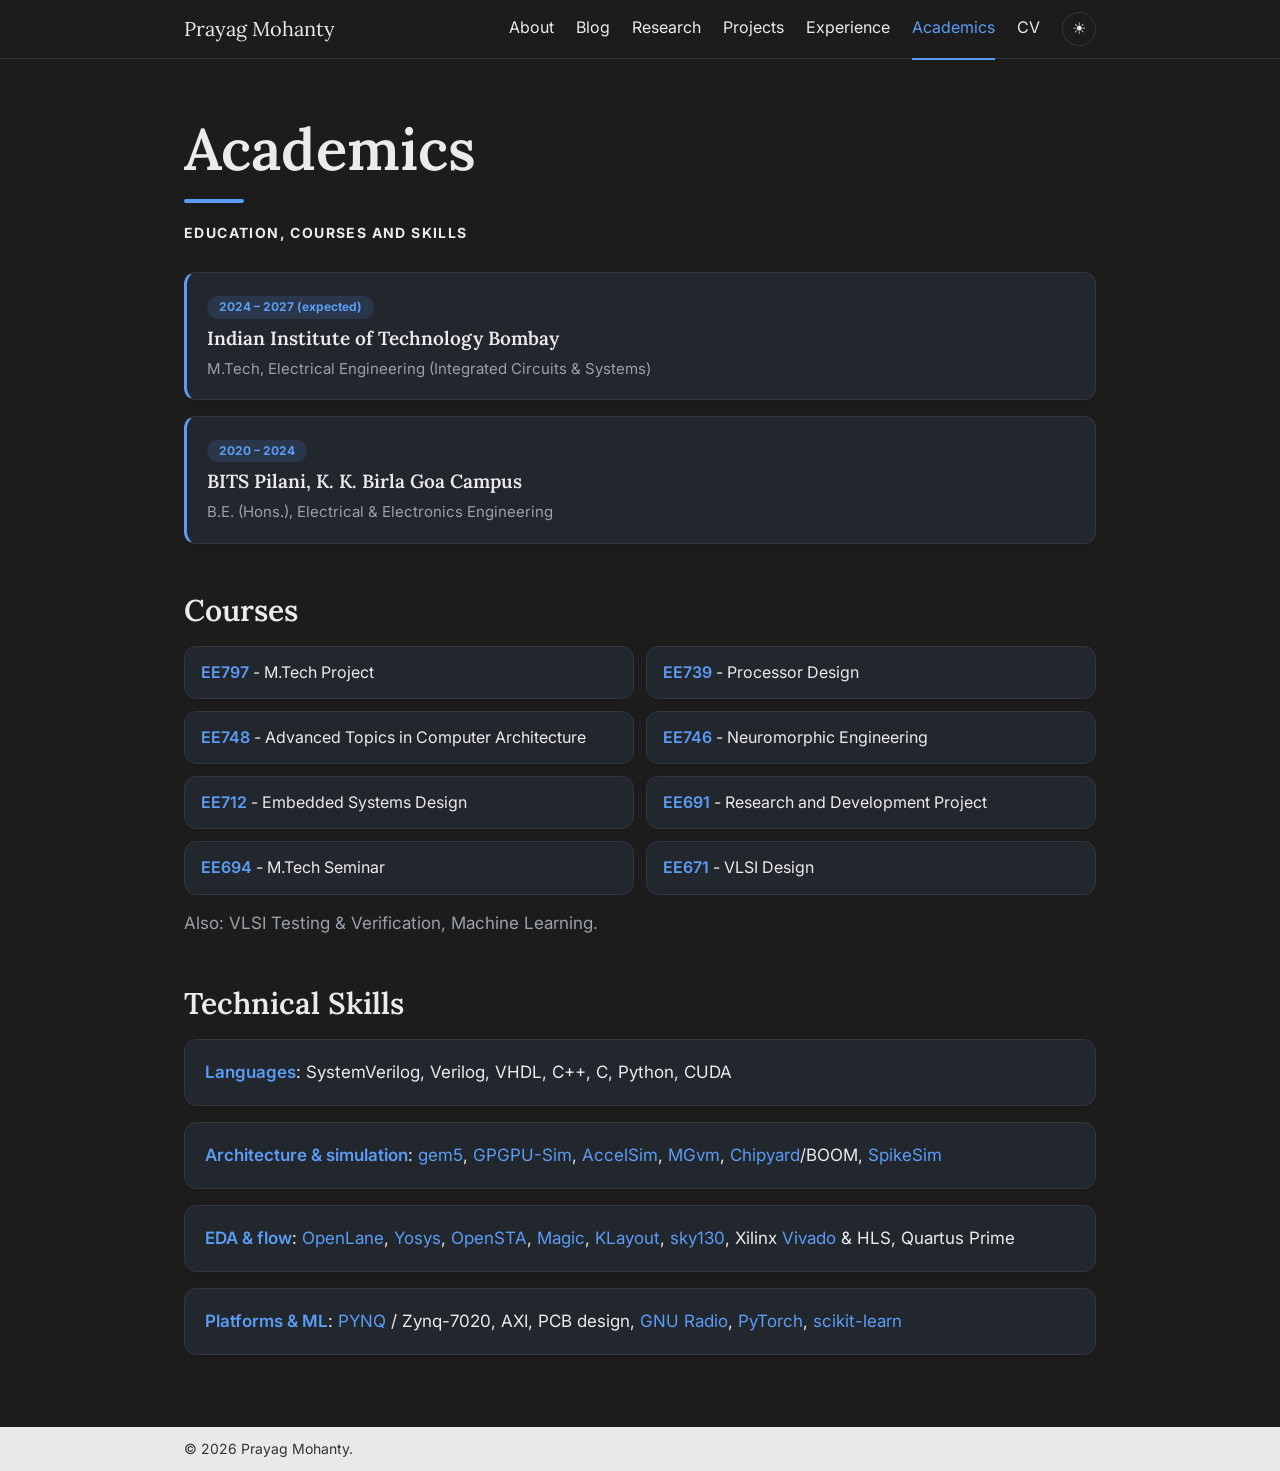
==== academics.html @ af94d883 "Colour reference links blue instead of underlining them Co-Authored-By: Claude Opus 5.5 <noreply@ant" ====
<!doctype html>
<html lang="en">
<head>
<meta charset="utf-8">
<meta name="viewport" content="width=device-width, initial-scale=1">
<title>Academics · Prayag Mohanty</title>
<meta name="description" content="Prayag Mohanty: M.Tech researcher in computer architecture and VLSI at IIT Bombay.">
<link rel="preconnect" href="https://fonts.googleapis.com"><link rel="preconnect" href="https://fonts.gstatic.com" crossorigin><link href="https://fonts.googleapis.com/css2?family=Inter:wght@400;600;700&amp;family=Lora:wght@500;600&amp;display=swap" rel="stylesheet">
<style>:root{--bg:#1c1c1d;--nav:#1c1c1d;--fg:#ebebeb;--muted:#9aa1a9;--line:#33363b;--card:#22262d;--accent:#5b9cf5;--foot:#e9e9e9;--footfg:#333}
:root[data-theme=light]{--bg:#fafaf9;--nav:#fafaf9;--fg:#1f2328;--muted:#656d76;--line:#e1e4e8;--card:#fff;--accent:#2563eb;--foot:#ececec;--footfg:#333}
*{box-sizing:border-box}
html{scroll-behavior:smooth}
body{margin:0;background:var(--bg);color:var(--fg);font:17px/1.7 "Inter",-apple-system,"Segoe UI",sans-serif;min-height:100vh;display:flex;flex-direction:column}
a{color:var(--accent);text-decoration:none}
a:hover{text-decoration:underline}
.wrap{max-width:960px;margin:0 auto;padding:0 24px;width:100%}
header.nav{position:sticky;top:0;z-index:10;background:var(--nav);border-bottom:1px solid var(--line)}
header.nav .wrap{display:flex;justify-content:space-between;align-items:center;height:58px}
.brand{font-family:"Lora",Georgia,serif;font-size:20px;color:var(--fg)}
.brand:hover{text-decoration:none}
nav{display:flex;gap:22px;align-items:center}
nav a{color:var(--fg);font-size:16px;padding:16px 0;border-bottom:2px solid transparent}
nav a:hover{color:var(--accent);text-decoration:none}
nav a.on{color:var(--accent);border-bottom-color:var(--accent)}
#theme{background:none;border:1px solid var(--line);border-radius:50%;width:34px;height:34px;color:var(--fg);font-size:16px;line-height:1;cursor:pointer}
#theme:hover{border-color:var(--accent);color:var(--accent)}
main{flex:1;padding:56px 0 72px}
.card{box-shadow:0 1px 2px rgba(0,0,0,.08)}
h1,h2,h3{font-family:"Lora",Georgia,serif;font-weight:600;line-height:1.2}
h1{font-size:clamp(38px,7vw,58px);margin:0 0 6px}
h1::after{content:"";display:block;width:60px;height:4px;background:var(--accent);border-radius:2px;margin-top:14px}
.sub{font-size:14px;font-weight:700;letter-spacing:.1em;text-transform:uppercase;margin:18px 0 28px}
h2{font-size:30px;margin:48px 0 18px}
h3{font-size:19px;margin:0 0 6px}
.about{display:grid;grid-template-columns:1fr 280px;gap:36px;align-items:start}
.side{text-align:center;font-size:14px}
.photo{display:block;width:100%;height:auto;aspect-ratio:1;object-fit:cover;border-radius:10px;margin-bottom:10px}
.pills{display:flex;gap:8px;justify-content:center;flex-wrap:wrap;margin-top:12px}
.pill{border:1px solid var(--accent);border-radius:999px;padding:5px 14px;font-size:14px;font-weight:600}
.pill:hover{background:var(--accent);color:var(--bg);text-decoration:none}
.cards{display:grid;grid-template-columns:repeat(auto-fit,minmax(220px,1fr));gap:16px}
.card{display:block;background:var(--card);border:1px solid var(--line);border-radius:12px;padding:18px 20px;color:var(--fg)}
a.card:hover{text-decoration:none;border-color:var(--accent);transform:translateY(-2px)}
.card{transition:transform .15s,border-color .15s}
.card p{color:var(--muted);font-size:15px;margin:4px 0 0}
.icon{width:38px;height:38px;border-radius:10px;background:color-mix(in srgb,var(--accent) 16%,transparent);color:var(--accent);display:flex;align-items:center;justify-content:center;margin-bottom:14px}
.icon svg{width:20px;height:20px}
.tags{display:flex;gap:6px;flex-wrap:wrap;margin-top:10px}
.tags span{font-size:12px;border:1px solid var(--line);border-radius:999px;padding:1px 10px;color:var(--muted)}
.list{list-style:none;padding:0;margin:0}
.list li{border-bottom:1px solid var(--line);padding:12px 0 12px 18px;position:relative}
.list li::before{content:"▸";position:absolute;left:0;color:var(--accent);font-size:12px;top:17px}
.list small{display:block;color:var(--muted);font-size:14px}
.news{list-style:none;padding:0;margin:0}
.news li{display:grid;grid-template-columns:110px 1fr;gap:12px;padding:12px 14px;border-radius:12px;border-bottom:1px solid var(--line)}
.news li:hover{background:var(--card)}
.date{color:var(--accent);font-size:12px;font-weight:700;letter-spacing:.06em;text-transform:uppercase;padding-top:4px}
.tl{border-left:3px solid var(--accent);border-radius:12px 12px 12px 12px}
.year{display:inline-block;font-size:12px;font-weight:700;color:var(--accent);background:color-mix(in srgb,var(--accent) 14%,transparent);border-radius:999px;padding:1px 12px;margin-bottom:8px}
.code{color:var(--accent);font-weight:600}
.cols{display:grid;grid-template-columns:repeat(auto-fit,minmax(300px,1fr));gap:12px}
.cols .card{padding:12px 16px;font-size:16px}
.lead{color:var(--muted)}
.social{display:flex;gap:12px;justify-content:center;flex-wrap:wrap;margin-top:44px}
footer{background:var(--foot);color:var(--footfg);font-size:14px;padding:10px 0}
.actions{display:flex;align-items:center;gap:22px}
#burger{display:none;background:none;border:1px solid var(--line);border-radius:8px;width:38px;height:34px;color:var(--fg);font-size:18px;line-height:1;cursor:pointer}
@media(max-width:760px){.about{grid-template-columns:1fr}.news li{grid-template-columns:1fr;gap:0}
.actions{gap:10px}
#burger{display:block}
nav{display:none;position:absolute;top:58px;left:0;right:0;flex-direction:column;align-items:stretch;gap:0;background:var(--nav);border-bottom:1px solid var(--line);padding:6px 24px 12px}
nav.open{display:flex}
nav a{padding:12px 0;border-bottom:1px solid var(--line);font-size:17px}
nav a:last-child{border-bottom:0}
nav a.on{border-bottom-color:var(--line)}
.side{max-width:320px;margin:0 auto}}
.plinks{display:flex;gap:16px;margin-top:12px;font-size:14px;font-weight:600}
.card h3 a{color:inherit}
.post{padding:0;overflow:hidden}
.post .thumb{display:block;width:100%;aspect-ratio:16/9;object-fit:cover}
.post .year,.post h3,.post p{margin-left:20px;margin-right:20px}
.post .year{margin-top:16px}
.post p{margin-bottom:18px}
.ico{display:inline-flex;align-items:center;justify-content:center;width:42px;height:42px;border:1px solid var(--line);border-radius:50%;color:var(--fg);transition:color .15s,border-color .15s,transform .15s}
.ico svg{width:20px;height:20px}
.ico:hover{color:var(--accent);border-color:var(--accent);transform:translateY(-2px)}
.ico.sm{width:34px;height:34px}
.ico.sm svg{width:17px;height:17px}
.pills{gap:12px}
.social{gap:16px}
.social .ico{width:52px;height:52px}
.social .ico svg{width:24px;height:24px}
.plinks{gap:10px}
a.ref{color:var(--accent);text-decoration:none}
a.ref:hover{text-decoration:underline;text-underline-offset:3px}
.btn{display:inline-flex;align-items:center;gap:8px;min-height:42px;vertical-align:middle;background:var(--accent);color:var(--bg);border:1px solid var(--accent);border-radius:999px;padding:8px 18px;font-weight:600;font-size:15px;margin:0 8px 8px 0}
.btn svg{width:18px;height:18px}
.btn:hover{text-decoration:none;opacity:.88}
.btn.ghost{background:none;color:var(--accent)}
.cvbox{margin-top:16px;border:1px solid var(--line);border-radius:12px;overflow:hidden;background:#fff}
.cvbox iframe{display:block;width:100%;height:82vh;border:0}
.cvbox img{display:block;width:100%;height:auto}
[hidden]{display:none!important}
</style>
<script>try{var t=localStorage.getItem('theme');if(t)document.documentElement.dataset.theme=t}catch(e){}</script>
</head>
<body>
<header class="nav"><div class="wrap"><a class="brand" href="index.html">Prayag Mohanty</a><div class="actions"><nav id="menu"><a href="index.html">About</a><a href="blog.html">Blog</a><a href="research.html">Research</a><a href="projects.html">Projects</a><a href="experience.html">Experience</a><a href="academics.html" class=on>Academics</a><a href="cv.html">CV</a></nav><button id="theme" aria-label="Toggle theme" title="Toggle theme">☀</button><button id="burger" aria-label="Open menu" aria-expanded="false" aria-controls="menu">☰</button></div></div></header>
<main><div class="wrap">

<h1>Academics</h1><p class="sub">Education, courses and skills</p>
<div class="cards" style="grid-template-columns:1fr">
<div class="card tl"><span class="year">2024 – 2027 (expected)</span><h3><a class="ref" href="https://www.iitb.ac.in">Indian Institute of Technology Bombay</a></h3><p>M.Tech, Electrical Engineering (Integrated Circuits &amp; Systems)</p></div>
<div class="card tl"><span class="year">2020 – 2024</span><h3><a class="ref" href="https://www.bits-pilani.ac.in/goa/">BITS Pilani</a>, K. K. Birla Goa Campus</h3><p>B.E. (Hons.), Electrical &amp; Electronics Engineering</p></div>
</div>
<h2>Courses</h2>
<div class="cols"><div class="card"><span class="code">EE797</span> - M.Tech Project</div><div class="card"><span class="code">EE739</span> - Processor Design</div><div class="card"><span class="code">EE748</span> - Advanced Topics in Computer Architecture</div><div class="card"><span class="code">EE746</span> - Neuromorphic Engineering</div><div class="card"><span class="code">EE712</span> - Embedded Systems Design</div><div class="card"><span class="code">EE691</span> - Research and Development Project</div><div class="card"><span class="code">EE694</span> - M.Tech Seminar</div><div class="card"><span class="code">EE671</span> - VLSI Design</div></div>
<p class="lead" style="margin-top:14px">Also: VLSI Testing &amp; Verification, Machine Learning.</p>
<h2>Technical Skills</h2>
<div class="cards" style="grid-template-columns:1fr"><div class="card"><span class="code">Languages</span>: SystemVerilog, Verilog, VHDL, C++, C, Python, CUDA</div><div class="card"><span class="code">Architecture &amp; simulation</span>: <a class="ref" href="https://www.gem5.org">gem5</a>, <a class="ref" href="https://github.com/gpgpu-sim/gpgpu-sim_distribution">GPGPU-Sim</a>, <a class="ref" href="https://accel-sim.github.io">AccelSim</a>, <a class="ref" href="https://github.com/Prayag-Mohanty/MGVm-GPU">MGvm</a>, <a class="ref" href="https://github.com/ucb-bar/chipyard">Chipyard</a>/BOOM, <a class="ref" href="https://github.com/Intelligent-Computing-Lab-Yale/SpikeSim">SpikeSim</a></div><div class="card"><span class="code">EDA &amp; flow</span>: <a class="ref" href="https://github.com/The-OpenROAD-Project/OpenLane">OpenLane</a>, <a class="ref" href="https://github.com/YosysHQ/yosys">Yosys</a>, <a class="ref" href="https://github.com/The-OpenROAD-Project/OpenSTA">OpenSTA</a>, <a class="ref" href="http://opencircuitdesign.com/magic/">Magic</a>, <a class="ref" href="https://www.klayout.de">KLayout</a>, <a class="ref" href="https://github.com/google/skywater-pdk">sky130</a>, Xilinx <a class="ref" href="https://www.xilinx.com/products/design-tools/vivado.html">Vivado</a> &amp; HLS, Quartus Prime</div><div class="card"><span class="code">Platforms &amp; ML</span>: <a class="ref" href="https://www.pynq.io">PYNQ</a> / Zynq-7020, AXI, PCB design, <a class="ref" href="https://www.gnuradio.org">GNU Radio</a>, <a class="ref" href="https://pytorch.org">PyTorch</a>, <a class="ref" href="https://scikit-learn.org">scikit-learn</a></div></div>

</div></main>
<footer><div class="wrap">© <span id="year"></span> Prayag Mohanty.</div></footer>
<script>document.getElementById('year').textContent = new Date().getFullYear();
const root = document.documentElement;
const btn = document.getElementById('theme');
const paint = () => { btn.textContent = root.dataset.theme === 'light' ? '☾' : '☀'; };
paint();
btn.addEventListener('click', () => {
  root.dataset.theme = root.dataset.theme === 'light' ? 'dark' : 'light';
  try { localStorage.setItem('theme', root.dataset.theme); } catch (e) {}
  paint();
});
const burger = document.getElementById('burger');
const menu = document.getElementById('menu');
burger.addEventListener('click', () => {
  const open = menu.classList.toggle('open');
  burger.setAttribute('aria-expanded', open);
  burger.textContent = open ? '✕' : '☰';
});
</script>
</body>
</html>
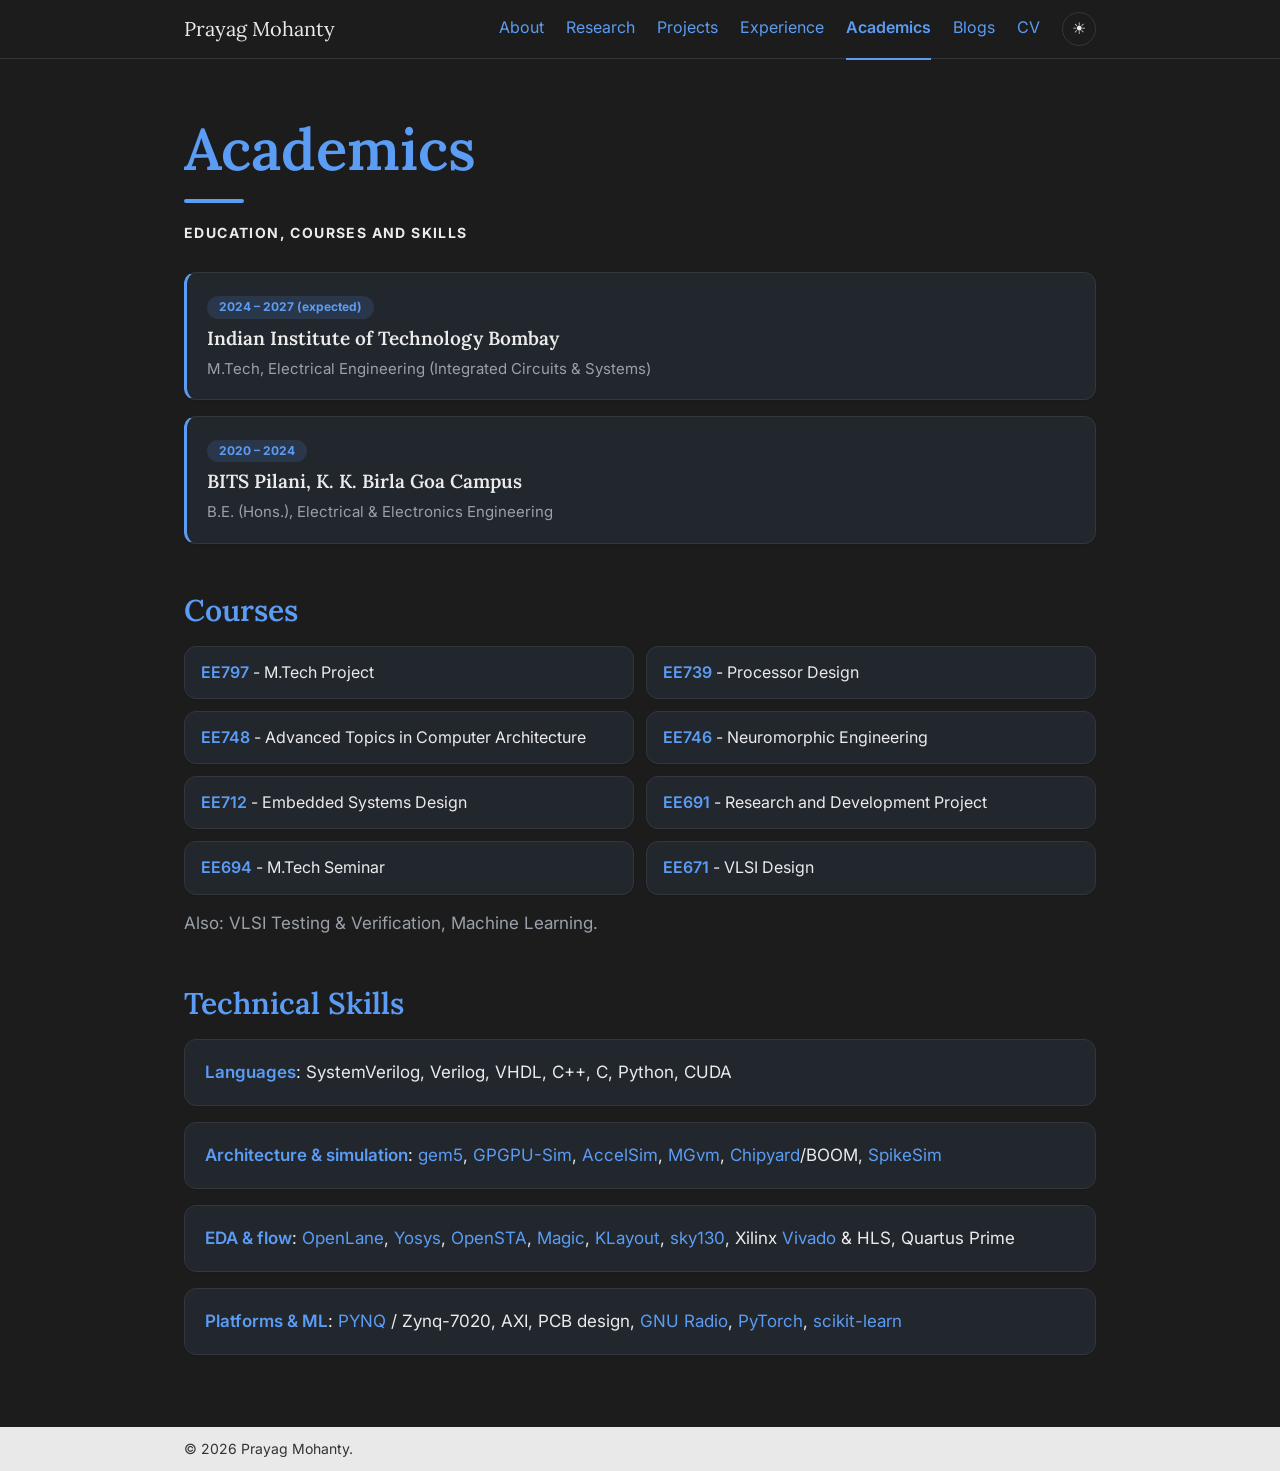
==== commit 35b5f048: "Blue nav links and headings, reorder nav, rename Blog to Blogs Nav order is now About, Research, Pro" ====
--- a/academics.html
+++ b/academics.html
@@ -19,14 +19,15 @@
 .brand{font-family:"Lora",Georgia,serif;font-size:20px;color:var(--fg)}
 .brand:hover{text-decoration:none}
 nav{display:flex;gap:22px;align-items:center}
-nav a{color:var(--fg);font-size:16px;padding:16px 0;border-bottom:2px solid transparent}
-nav a:hover{color:var(--accent);text-decoration:none}
-nav a.on{color:var(--accent);border-bottom-color:var(--accent)}
+nav a{color:var(--accent);font-size:16px;padding:16px 0;border-bottom:2px solid transparent}
+nav a:hover{text-decoration:none;border-bottom-color:color-mix(in srgb,var(--accent) 45%,transparent)}
+nav a.on{font-weight:600;border-bottom-color:var(--accent)}
 #theme{background:none;border:1px solid var(--line);border-radius:50%;width:34px;height:34px;color:var(--fg);font-size:16px;line-height:1;cursor:pointer}
 #theme:hover{border-color:var(--accent);color:var(--accent)}
 main{flex:1;padding:56px 0 72px}
 .card{box-shadow:0 1px 2px rgba(0,0,0,.08)}
 h1,h2,h3{font-family:"Lora",Georgia,serif;font-weight:600;line-height:1.2}
+h1,h2{color:var(--accent)}
 h1{font-size:clamp(38px,7vw,58px);margin:0 0 6px}
 h1::after{content:"";display:block;width:60px;height:4px;background:var(--accent);border-radius:2px;margin-top:14px}
 .sub{font-size:14px;font-weight:700;letter-spacing:.1em;text-transform:uppercase;margin:18px 0 28px}
@@ -105,7 +106,7 @@
 <script>try{var t=localStorage.getItem('theme');if(t)document.documentElement.dataset.theme=t}catch(e){}</script>
 </head>
 <body>
-<header class="nav"><div class="wrap"><a class="brand" href="index.html">Prayag Mohanty</a><div class="actions"><nav id="menu"><a href="index.html">About</a><a href="blog.html">Blog</a><a href="research.html">Research</a><a href="projects.html">Projects</a><a href="experience.html">Experience</a><a href="academics.html" class=on>Academics</a><a href="cv.html">CV</a></nav><button id="theme" aria-label="Toggle theme" title="Toggle theme">☀</button><button id="burger" aria-label="Open menu" aria-expanded="false" aria-controls="menu">☰</button></div></div></header>
+<header class="nav"><div class="wrap"><a class="brand" href="index.html">Prayag Mohanty</a><div class="actions"><nav id="menu"><a href="index.html">About</a><a href="research.html">Research</a><a href="projects.html">Projects</a><a href="experience.html">Experience</a><a href="academics.html" class=on>Academics</a><a href="blog.html">Blogs</a><a href="cv.html">CV</a></nav><button id="theme" aria-label="Toggle theme" title="Toggle theme">☀</button><button id="burger" aria-label="Open menu" aria-expanded="false" aria-controls="menu">☰</button></div></div></header>
 <main><div class="wrap">
 
 <h1>Academics</h1><p class="sub">Education, courses and skills</p>
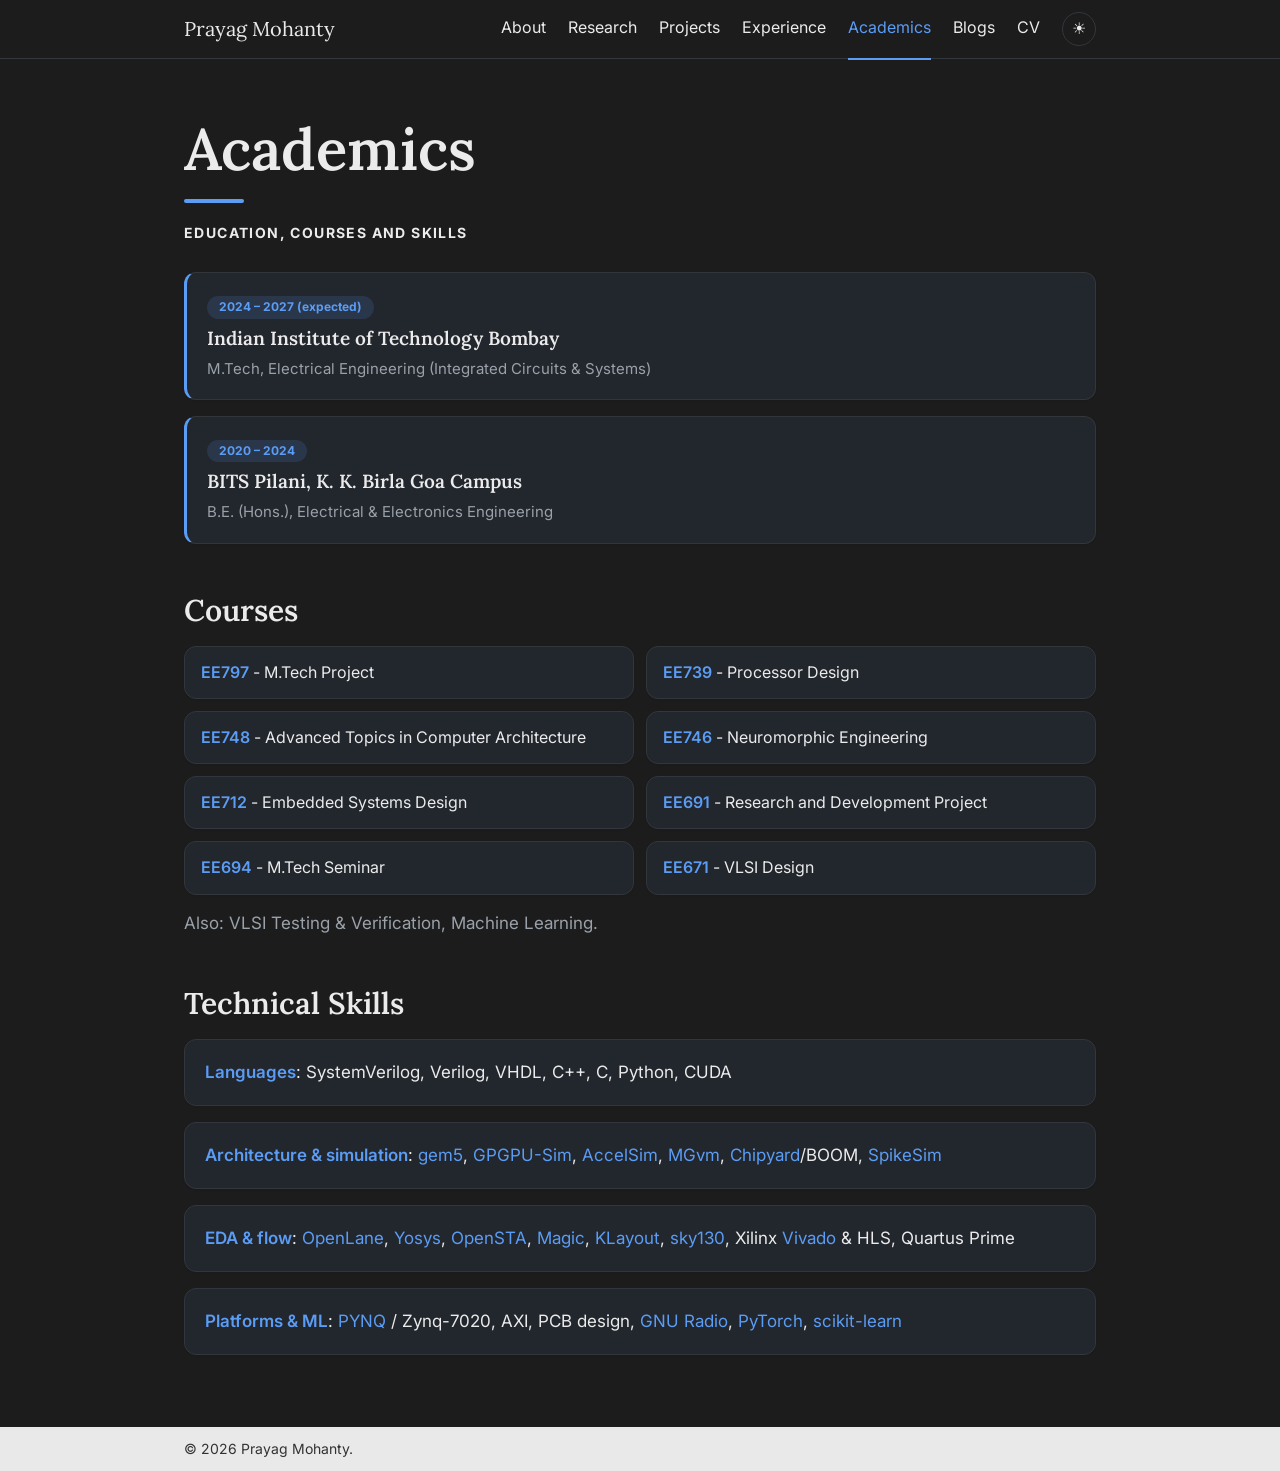
==== commit 3c2e0fe5: "Revert nav links and headings to white Co-Authored-By: Claude Opus 5.5 <noreply@anthropic.com> Claud" ====
--- a/academics.html
+++ b/academics.html
@@ -19,15 +19,14 @@
 .brand{font-family:"Lora",Georgia,serif;font-size:20px;color:var(--fg)}
 .brand:hover{text-decoration:none}
 nav{display:flex;gap:22px;align-items:center}
-nav a{color:var(--accent);font-size:16px;padding:16px 0;border-bottom:2px solid transparent}
-nav a:hover{text-decoration:none;border-bottom-color:color-mix(in srgb,var(--accent) 45%,transparent)}
-nav a.on{font-weight:600;border-bottom-color:var(--accent)}
+nav a{color:var(--fg);font-size:16px;padding:16px 0;border-bottom:2px solid transparent}
+nav a:hover{color:var(--accent);text-decoration:none}
+nav a.on{color:var(--accent);border-bottom-color:var(--accent)}
 #theme{background:none;border:1px solid var(--line);border-radius:50%;width:34px;height:34px;color:var(--fg);font-size:16px;line-height:1;cursor:pointer}
 #theme:hover{border-color:var(--accent);color:var(--accent)}
 main{flex:1;padding:56px 0 72px}
 .card{box-shadow:0 1px 2px rgba(0,0,0,.08)}
 h1,h2,h3{font-family:"Lora",Georgia,serif;font-weight:600;line-height:1.2}
-h1,h2{color:var(--accent)}
 h1{font-size:clamp(38px,7vw,58px);margin:0 0 6px}
 h1::after{content:"";display:block;width:60px;height:4px;background:var(--accent);border-radius:2px;margin-top:14px}
 .sub{font-size:14px;font-weight:700;letter-spacing:.1em;text-transform:uppercase;margin:18px 0 28px}
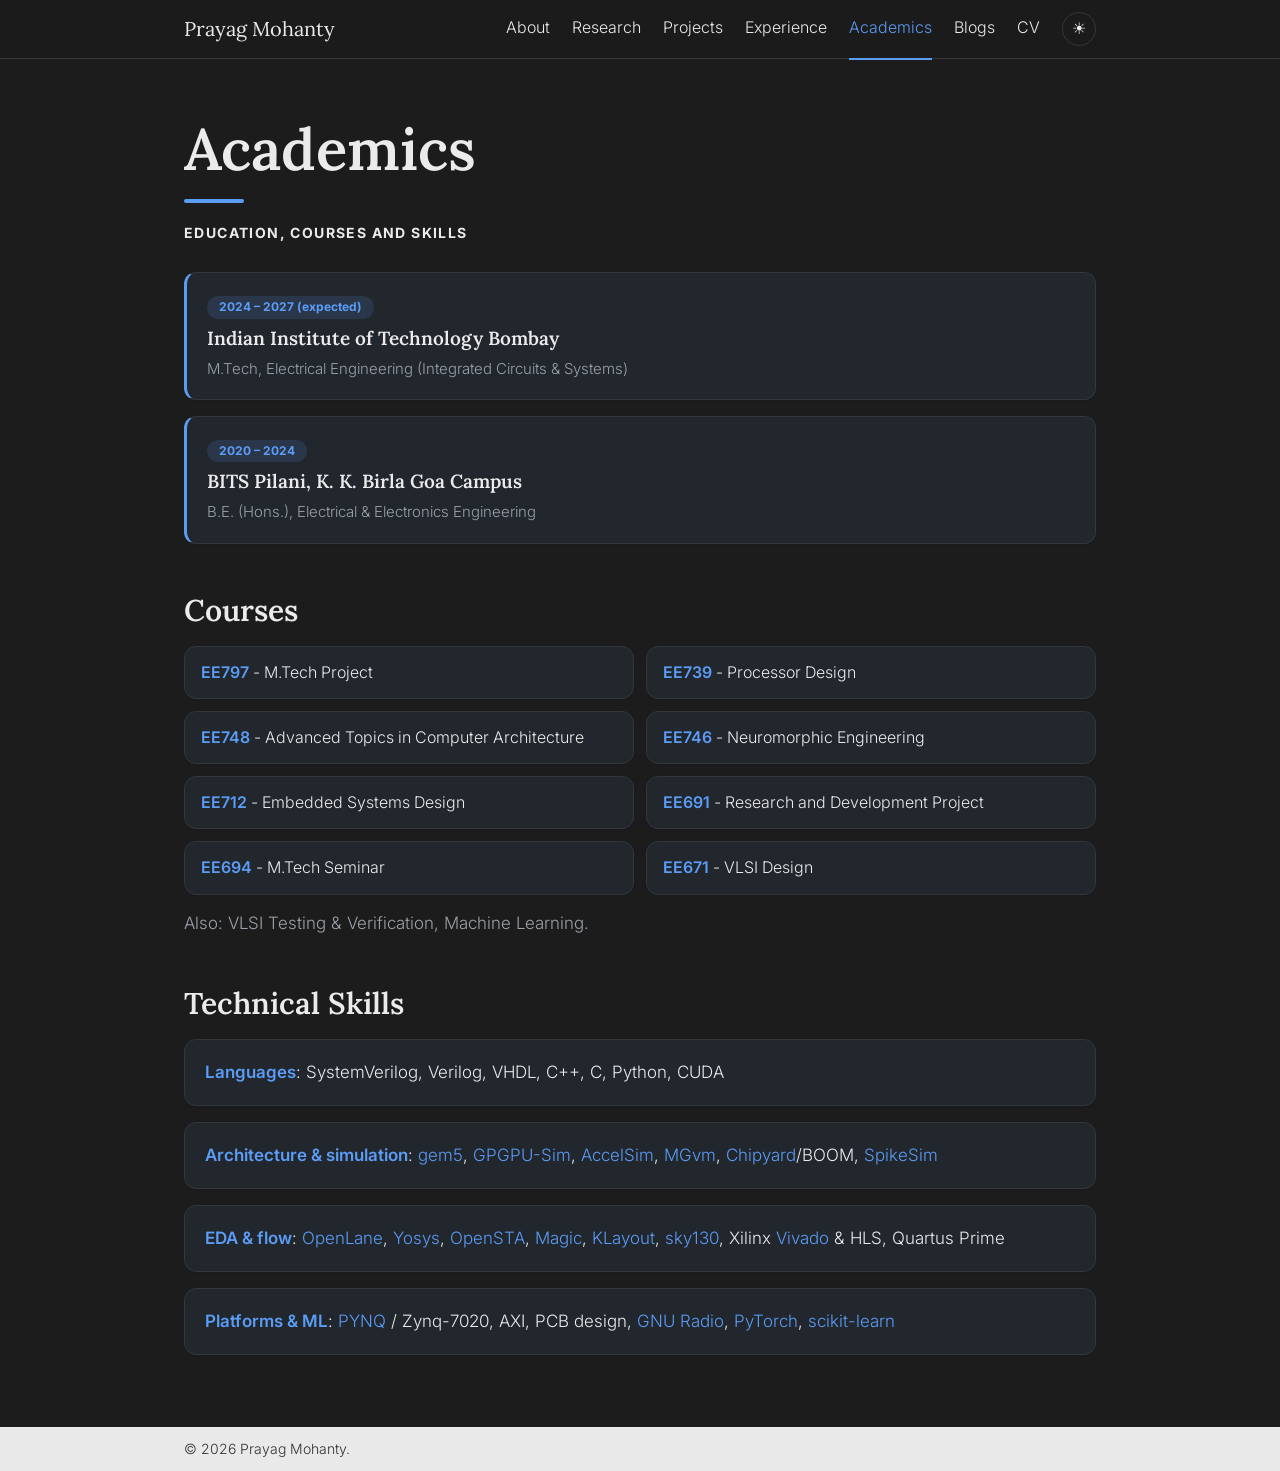
==== commit 5de56205: "Frosted translucent nav bar and lighter body text Co-Authored-By: Claude Opus 5.5 <noreply@anthropic" ====
--- a/academics.html
+++ b/academics.html
@@ -5,16 +5,16 @@
 <meta name="viewport" content="width=device-width, initial-scale=1">
 <title>Academics · Prayag Mohanty</title>
 <meta name="description" content="Prayag Mohanty: M.Tech researcher in computer architecture and VLSI at IIT Bombay.">
-<link rel="preconnect" href="https://fonts.googleapis.com"><link rel="preconnect" href="https://fonts.gstatic.com" crossorigin><link href="https://fonts.googleapis.com/css2?family=Inter:wght@400;600;700&amp;family=Lora:wght@500;600&amp;display=swap" rel="stylesheet">
+<link rel="preconnect" href="https://fonts.googleapis.com"><link rel="preconnect" href="https://fonts.gstatic.com" crossorigin><link href="https://fonts.googleapis.com/css2?family=Inter:wght@300;400;600;700&amp;family=Lora:wght@500;600&amp;display=swap" rel="stylesheet">
 <style>:root{--bg:#1c1c1d;--nav:#1c1c1d;--fg:#ebebeb;--muted:#9aa1a9;--line:#33363b;--card:#22262d;--accent:#5b9cf5;--foot:#e9e9e9;--footfg:#333}
 :root[data-theme=light]{--bg:#fafaf9;--nav:#fafaf9;--fg:#1f2328;--muted:#656d76;--line:#e1e4e8;--card:#fff;--accent:#2563eb;--foot:#ececec;--footfg:#333}
 *{box-sizing:border-box}
 html{scroll-behavior:smooth}
-body{margin:0;background:var(--bg);color:var(--fg);font:17px/1.7 "Inter",-apple-system,"Segoe UI",sans-serif;min-height:100vh;display:flex;flex-direction:column}
+body{margin:0;background:var(--bg);color:var(--fg);font:300 17px/1.7 "Inter",-apple-system,"Segoe UI",sans-serif;-webkit-font-smoothing:antialiased;-moz-osx-font-smoothing:grayscale;min-height:100vh;display:flex;flex-direction:column}
 a{color:var(--accent);text-decoration:none}
 a:hover{text-decoration:underline}
 .wrap{max-width:960px;margin:0 auto;padding:0 24px;width:100%}
-header.nav{position:sticky;top:0;z-index:10;background:var(--nav);border-bottom:1px solid var(--line)}
+header.nav{position:sticky;top:0;z-index:10;background:color-mix(in srgb,var(--nav) 72%,transparent);-webkit-backdrop-filter:blur(14px) saturate(160%);backdrop-filter:blur(14px) saturate(160%);border-bottom:1px solid var(--line)}
 header.nav .wrap{display:flex;justify-content:space-between;align-items:center;height:58px}
 .brand{font-family:"Lora",Georgia,serif;font-size:20px;color:var(--fg)}
 .brand:hover{text-decoration:none}
@@ -68,7 +68,7 @@
 @media(max-width:760px){.about{grid-template-columns:1fr}.news li{grid-template-columns:1fr;gap:0}
 .actions{gap:10px}
 #burger{display:block}
-nav{display:none;position:absolute;top:58px;left:0;right:0;flex-direction:column;align-items:stretch;gap:0;background:var(--nav);border-bottom:1px solid var(--line);padding:6px 24px 12px}
+nav{display:none;position:absolute;top:58px;left:0;right:0;flex-direction:column;align-items:stretch;gap:0;background:color-mix(in srgb,var(--nav) 85%,transparent);-webkit-backdrop-filter:blur(14px) saturate(160%);backdrop-filter:blur(14px) saturate(160%);border-bottom:1px solid var(--line);padding:6px 24px 12px}
 nav.open{display:flex}
 nav a{padding:12px 0;border-bottom:1px solid var(--line);font-size:17px}
 nav a:last-child{border-bottom:0}
@@ -101,6 +101,7 @@
 .cvbox iframe{display:block;width:100%;height:82vh;border:0}
 .cvbox img{display:block;width:100%;height:auto}
 [hidden]{display:none!important}
+strong,b{font-weight:600}
 </style>
 <script>try{var t=localStorage.getItem('theme');if(t)document.documentElement.dataset.theme=t}catch(e){}</script>
 </head>
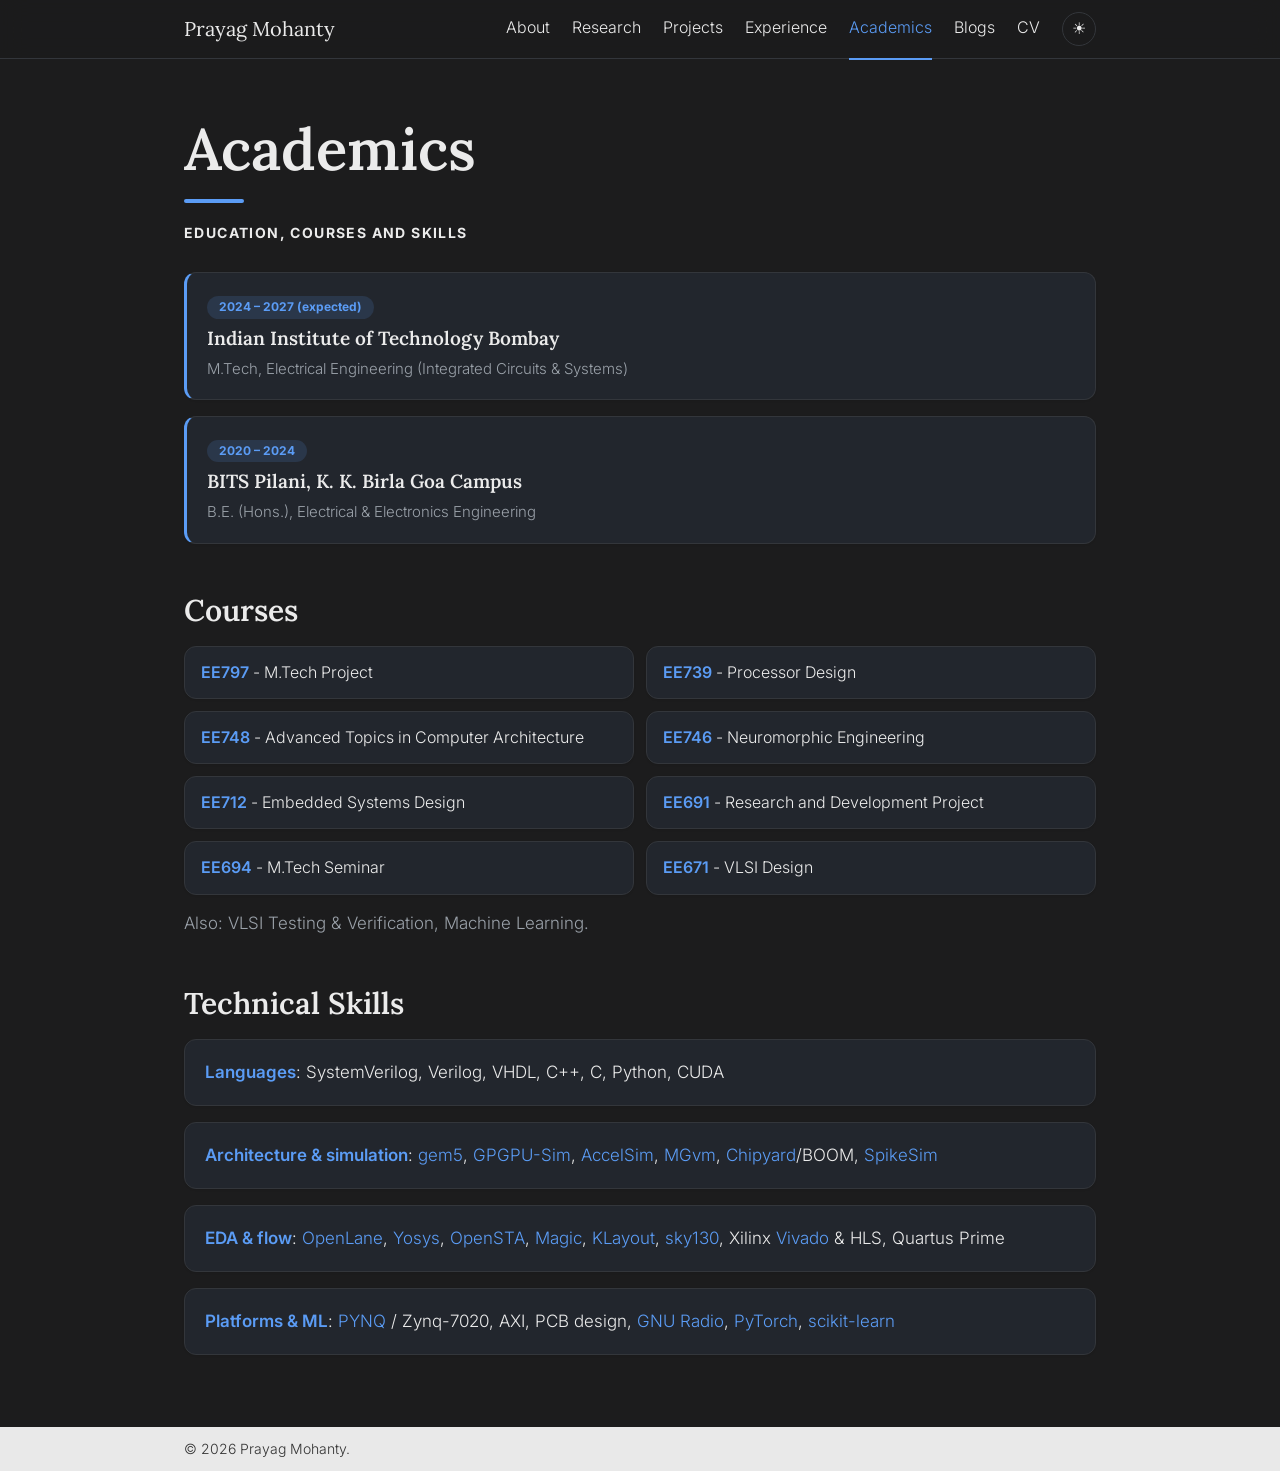
==== commit 2ab73822: "Scroll progress bar, borderless logos, smoother motion - Remove CV download icon from the About page" ====
--- a/academics.html
+++ b/academics.html
@@ -6,7 +6,7 @@
 <title>Academics · Prayag Mohanty</title>
 <meta name="description" content="Prayag Mohanty: M.Tech researcher in computer architecture and VLSI at IIT Bombay.">
 <link rel="preconnect" href="https://fonts.googleapis.com"><link rel="preconnect" href="https://fonts.gstatic.com" crossorigin><link href="https://fonts.googleapis.com/css2?family=Inter:wght@300;400;600;700&amp;family=Lora:wght@500;600&amp;display=swap" rel="stylesheet">
-<style>:root{--bg:#1c1c1d;--nav:#1c1c1d;--fg:#ebebeb;--muted:#9aa1a9;--line:#33363b;--card:#22262d;--accent:#5b9cf5;--foot:#e9e9e9;--footfg:#333}
+<style>:root{--ease:cubic-bezier(.22,.61,.36,1);--bg:#1c1c1d;--nav:#1c1c1d;--fg:#ebebeb;--muted:#9aa1a9;--line:#33363b;--card:#22262d;--accent:#5b9cf5;--foot:#e9e9e9;--footfg:#333}
 :root[data-theme=light]{--bg:#fafaf9;--nav:#fafaf9;--fg:#1f2328;--muted:#656d76;--line:#e1e4e8;--card:#fff;--accent:#2563eb;--foot:#ececec;--footfg:#333}
 *{box-sizing:border-box}
 html{scroll-behavior:smooth}
@@ -19,7 +19,7 @@
 .brand{font-family:"Lora",Georgia,serif;font-size:20px;color:var(--fg)}
 .brand:hover{text-decoration:none}
 nav{display:flex;gap:22px;align-items:center}
-nav a{color:var(--fg);font-size:16px;padding:16px 0;border-bottom:2px solid transparent}
+nav a{color:var(--fg);font-size:16px;padding:16px 0;border-bottom:2px solid transparent;transition:color .3s var(--ease),border-color .3s var(--ease)}
 nav a:hover{color:var(--accent);text-decoration:none}
 nav a.on{color:var(--accent);border-bottom-color:var(--accent)}
 #theme{background:none;border:1px solid var(--line);border-radius:50%;width:34px;height:34px;color:var(--fg);font-size:16px;line-height:1;cursor:pointer}
@@ -40,8 +40,8 @@
 .pill:hover{background:var(--accent);color:var(--bg);text-decoration:none}
 .cards{display:grid;grid-template-columns:repeat(auto-fit,minmax(220px,1fr));gap:16px}
 .card{display:block;background:var(--card);border:1px solid var(--line);border-radius:12px;padding:18px 20px;color:var(--fg)}
-a.card:hover{text-decoration:none;border-color:var(--accent);transform:translateY(-2px)}
-.card{transition:transform .15s,border-color .15s}
+a.card:hover{text-decoration:none;border-color:var(--accent);transform:translateY(-3px);box-shadow:0 10px 24px rgba(0,0,0,.18)}
+.card{transition:transform .45s var(--ease),border-color .45s var(--ease),box-shadow .45s var(--ease)}
 .card p{color:var(--muted);font-size:15px;margin:4px 0 0}
 .icon{width:38px;height:38px;border-radius:10px;background:color-mix(in srgb,var(--accent) 16%,transparent);color:var(--accent);display:flex;align-items:center;justify-content:center;margin-bottom:14px}
 .icon svg{width:20px;height:20px}
@@ -69,7 +69,8 @@
 .actions{gap:10px}
 #burger{display:block}
 nav{display:none;position:absolute;top:58px;left:0;right:0;flex-direction:column;align-items:stretch;gap:0;background:color-mix(in srgb,var(--nav) 85%,transparent);-webkit-backdrop-filter:blur(14px) saturate(160%);backdrop-filter:blur(14px) saturate(160%);border-bottom:1px solid var(--line);padding:6px 24px 12px}
-nav.open{display:flex}
+nav{display:flex;opacity:0;transform:translateY(-8px);visibility:hidden;pointer-events:none;transition:opacity .3s var(--ease),transform .3s var(--ease),visibility 0s .3s}
+nav.open{opacity:1;transform:none;visibility:visible;pointer-events:auto;transition:opacity .3s var(--ease),transform .3s var(--ease)}
 nav a{padding:12px 0;border-bottom:1px solid var(--line);font-size:17px}
 nav a:last-child{border-bottom:0}
 nav a.on{border-bottom-color:var(--line)}
@@ -81,15 +82,15 @@
 .post .year,.post h3,.post p{margin-left:20px;margin-right:20px}
 .post .year{margin-top:16px}
 .post p{margin-bottom:18px}
-.ico{display:inline-flex;align-items:center;justify-content:center;width:42px;height:42px;border:1px solid var(--line);border-radius:50%;color:var(--fg);transition:color .15s,border-color .15s,transform .15s}
-.ico svg{width:20px;height:20px}
-.ico:hover{color:var(--accent);border-color:var(--accent);transform:translateY(-2px)}
-.ico.sm{width:34px;height:34px}
-.ico.sm svg{width:17px;height:17px}
+.ico{display:inline-flex;align-items:center;justify-content:center;width:36px;height:36px;color:var(--fg);transition:color .35s var(--ease),transform .35s var(--ease)}
+.ico svg{width:24px;height:24px}
+.ico:hover{color:var(--accent);transform:translateY(-2px)}
+.ico.sm{width:28px;height:28px}
+.ico.sm svg{width:20px;height:20px}
 .pills{gap:12px}
 .social{gap:16px}
-.social .ico{width:52px;height:52px}
-.social .ico svg{width:24px;height:24px}
+.social .ico{width:44px;height:44px}
+.social .ico svg{width:28px;height:28px}
 .plinks{gap:10px}
 a.ref{color:var(--accent);text-decoration:none}
 a.ref:hover{text-decoration:underline;text-underline-offset:3px}
@@ -102,11 +103,21 @@
 .cvbox img{display:block;width:100%;height:auto}
 [hidden]{display:none!important}
 strong,b{font-weight:600}
+html{scroll-behavior:smooth}
+body{transition:background-color .4s var(--ease),color .4s var(--ease)}
+a,.pill,.btn,#theme,#burger{transition:color .3s var(--ease),background-color .3s var(--ease),border-color .3s var(--ease),opacity .3s var(--ease),transform .3s var(--ease)}
+.progress{position:absolute;left:0;right:0;bottom:-1px;height:2px;background:var(--accent);transform:scaleX(0);transform-origin:0 50%;will-change:transform;pointer-events:none}
+header.nav{transition:background-color .4s var(--ease)}
+main{animation:enter .6s var(--ease) both}
+@keyframes enter{from{opacity:0;transform:translateY(8px)}to{opacity:1;transform:none}}
+.reveal{opacity:0;transform:translateY(16px);transition:opacity .7s var(--ease),transform .7s var(--ease)}
+.reveal.in{opacity:1;transform:none}
+@media(prefers-reduced-motion:reduce){*,*::before,*::after{animation:none!important;transition:none!important;scroll-behavior:auto!important}.reveal{opacity:1;transform:none}}
 </style>
 <script>try{var t=localStorage.getItem('theme');if(t)document.documentElement.dataset.theme=t}catch(e){}</script>
 </head>
 <body>
-<header class="nav"><div class="wrap"><a class="brand" href="index.html">Prayag Mohanty</a><div class="actions"><nav id="menu"><a href="index.html">About</a><a href="research.html">Research</a><a href="projects.html">Projects</a><a href="experience.html">Experience</a><a href="academics.html" class=on>Academics</a><a href="blog.html">Blogs</a><a href="cv.html">CV</a></nav><button id="theme" aria-label="Toggle theme" title="Toggle theme">☀</button><button id="burger" aria-label="Open menu" aria-expanded="false" aria-controls="menu">☰</button></div></div></header>
+<header class="nav"><div class="progress" aria-hidden="true"></div><div class="wrap"><a class="brand" href="index.html">Prayag Mohanty</a><div class="actions"><nav id="menu"><a href="index.html">About</a><a href="research.html">Research</a><a href="projects.html">Projects</a><a href="experience.html">Experience</a><a href="academics.html" class=on>Academics</a><a href="blog.html">Blogs</a><a href="cv.html">CV</a></nav><button id="theme" aria-label="Toggle theme" title="Toggle theme">☀</button><button id="burger" aria-label="Open menu" aria-expanded="false" aria-controls="menu">☰</button></div></div></header>
 <main><div class="wrap">
 
 <h1>Academics</h1><p class="sub">Education, courses and skills</p>
@@ -139,6 +150,31 @@
   burger.setAttribute('aria-expanded', open);
   burger.textContent = open ? '✕' : '☰';
 });
+const bar = document.querySelector('.progress');
+let ticking = false;
+const progress = () => {
+  const max = document.documentElement.scrollHeight - innerHeight;
+  bar.style.transform = `scaleX(${max > 0 ? Math.min(scrollY / max, 1) : 0})`;
+  ticking = false;
+};
+addEventListener('scroll', () => { if (!ticking) { ticking = true; requestAnimationFrame(progress); } }, { passive: true });
+addEventListener('resize', progress);
+progress();
+// Fade content in as it scrolls into view; anything already on screen shows immediately.
+if ('IntersectionObserver' in window && !matchMedia('(prefers-reduced-motion: reduce)').matches) {
+  const io = new IntersectionObserver(entries => entries.forEach(e => {
+    if (e.isIntersecting) { e.target.classList.add('in'); io.unobserve(e.target); }
+  }), { rootMargin: '0px 0px -8% 0px' });
+  const watch = el => {
+    if (el.getBoundingClientRect().top < innerHeight) return;
+    el.classList.add('reveal');
+    io.observe(el);
+  };
+  document.querySelectorAll('main h2, .card, .news li, .list li').forEach(watch);
+  // Blog posts arrive after load
+  const posts = document.getElementById('posts');
+  if (posts) new MutationObserver(() => posts.querySelectorAll('.card:not(.reveal)').forEach(watch)).observe(posts, { childList: true });
+}
 </script>
 </body>
 </html>
